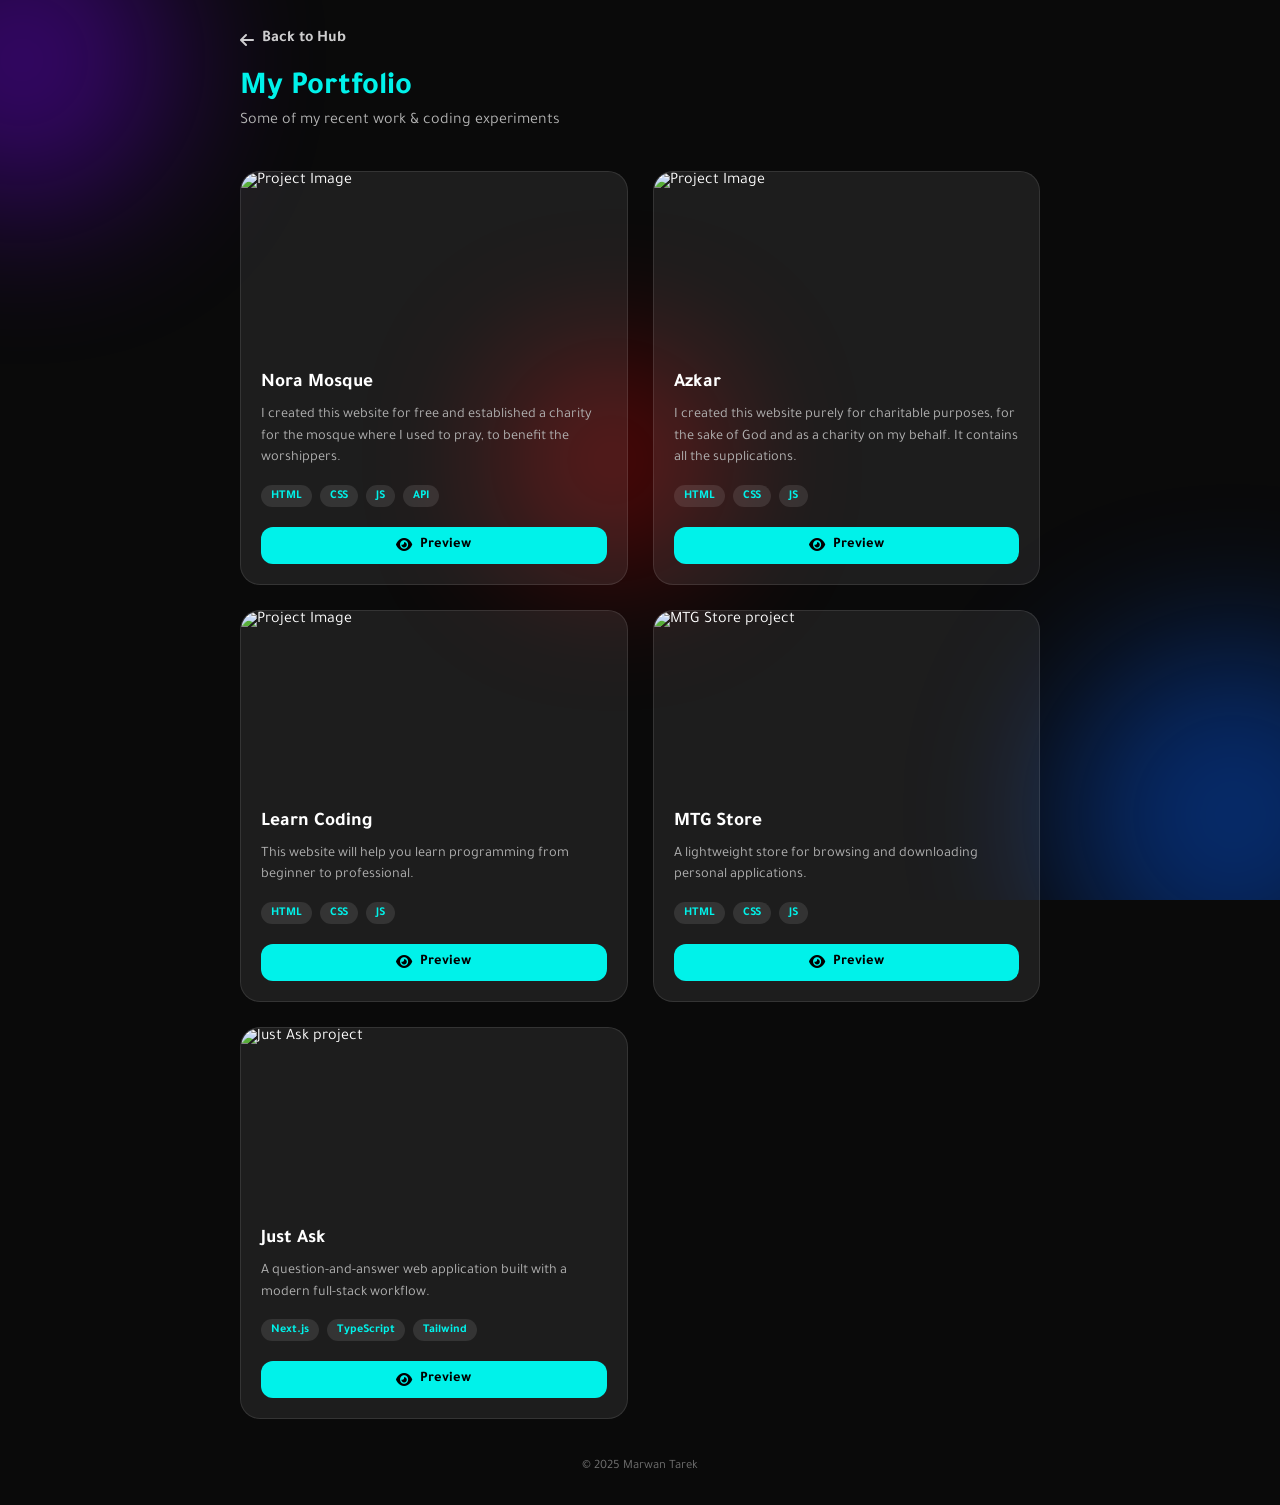
==== projects.html @ e99f1b91 "Refresh portfolio links and accessibility" ====
<!DOCTYPE html>
<html lang="en">
<head>
    <meta charset="UTF-8">
    <meta name="viewport" content="width=device-width, initial-scale=1.0">
    <meta name="description" content="Selected web projects by Marwan Tarek, including Learn Coding, MTG Store, Nora Mosque, Azkar, and Just Ask.">
    <title>My Projects | Marwan Tarek</title>
    <link rel="stylesheet" href="style.css">
    <link rel="stylesheet" href="https://cdnjs.cloudflare.com/ajax/libs/font-awesome/6.4.0/css/all.min.css">
    <link href="https://fonts.googleapis.com/css2?family=Tajawal:wght@400;500;700;800&display=swap" rel="stylesheet">
</head>
<body>

    <div class="background">
        <div class="blob blob-1"></div>
        <div class="blob blob-2"></div>
        <div class="blob blob-3"></div>
    </div>

    <div class="container projects-container">
        
        <header class="projects-header fade-in">
            <a href="index.html" class="back-btn"><i class="fa-solid fa-arrow-left"></i> Back to Hub</a>
            <h1>My Portfolio</h1>
            <p>Some of my recent work & coding experiments</p>
        </header>

        <div class="projects-grid">
            
            <div class="project-card fade-in-up delay-1">
                <div class="project-img">
                    <img src="pic/mosque.jpg" alt="Project Image">
                </div>
                <div class="project-content">
                    <h3>Nora Mosque</h3>
                    <p>I created this website for free and established a charity for the mosque where I used to pray, to benefit the worshippers.</p>
                    <div class="tech-stack">
                        <span>HTML</span>
                        <span>CSS</span>
                        <span>JS</span>
                        <span>API</span>
                    </div>
                    <div class="project-links">
                        <a href="https://itsengmarwan.github.io/Nora-Mosque/" target="_blank" rel="noopener noreferrer" class="btn-visit"><i class="fa-solid fa-eye"></i> Preview</a>
                    </div>
                </div>
            </div>

            <div class="project-card fade-in-up delay-2">
                <div class="project-img">
                    <img src="pic/azkar.jpg" alt="Project Image">
                </div>
                <div class="project-content">
                    <h3>Azkar</h3>
                    <p>I created this website purely for charitable purposes, for the sake of God and as a charity on my behalf. It contains all the supplications.</p>
                    <div class="tech-stack">
                        <span>HTML</span>
                        <span>CSS</span>
                        <SPAN>JS</SPAN>
                    </div>
                    <div class="project-links">
                        <a href="https://itsengmarwan.github.io/Azkar/" target="_blank" rel="noopener noreferrer" class="btn-visit"><i class="fa-solid fa-eye"></i> Preview</a>
                    </div>
                </div>
            </div>

            <div class="project-card fade-in-up delay-3">
                <div class="project-img">
                    <img src="pic/learn coding.png" alt="Project Image">
                </div>
                <div class="project-content">
                    <h3>Learn Coding</h3>
                    <p>This website will help you learn programming from beginner to professional.</p>
                    <div class="tech-stack">
                        <span>HTML</span>
                        <span>CSS</span>
                        <SPAN>JS</SPAN>
                    </div>
                    <div class="project-links">
                        <a href="https://itsengmarwan.github.io/Learn-Coding/" target="_blank" rel="noopener noreferrer" class="btn-visit"><i class="fa-solid fa-eye"></i> Preview</a>
                    </div>
                </div>
            </div>

            <div class="project-card fade-in-up delay-4">
                <div class="project-img"><img src="pic/NO LOGO.png" alt="MTG Store project"></div>
                <div class="project-content">
                    <h3>MTG Store</h3>
                    <p>A lightweight store for browsing and downloading personal applications.</p>
                    <div class="tech-stack"><span>HTML</span><span>CSS</span><span>JS</span></div>
                    <div class="project-links"><a href="https://itsengmarwan.github.io/MTG-STORE/" target="_blank" rel="noopener noreferrer" class="btn-visit"><i class="fa-solid fa-eye"></i> Preview</a></div>
                </div>
            </div>

            <div class="project-card fade-in-up delay-5">
                <div class="project-img"><img src="pic/NO LOGO.png" alt="Just Ask project"></div>
                <div class="project-content">
                    <h3>Just Ask</h3>
                    <p>A question-and-answer web application built with a modern full-stack workflow.</p>
                    <div class="tech-stack"><span>Next.js</span><span>TypeScript</span><span>Tailwind</span></div>
                    <div class="project-links"><a href="https://just-ask-swart.vercel.app/" target="_blank" rel="noopener noreferrer" class="btn-visit"><i class="fa-solid fa-eye"></i> Preview</a></div>
                </div>
            </div>

        </div>

        <footer>
            <p>&copy; 2025 Marwan Tarek</p>
        </footer>
    </div>

</body>
</html>
---- style.css ----
/* ================= المتغيرات والألوان ================= */
:root {
    --bg-dark: #0a0a0a;
    --text-primary: #ffffff;
    --text-secondary: #b3b3b3;
    --glass-bg: rgba(255, 255, 255, 0.08);
    --glass-border: rgba(255, 255, 255, 0.1);
    --primary-accent: #00f2ea;
    --card-radius: 18px;
}

* { margin: 0; padding: 0; box-sizing: border-box; -webkit-tap-highlight-color: transparent; }

:focus-visible { outline: 3px solid var(--primary-accent); outline-offset: 4px; }
button.card { width: 100%; font: inherit; text-align: left; }

body {
    font-family: 'Tajawal', sans-serif;
    background-color: var(--bg-dark);
    color: var(--text-primary);
    min-height: 100vh;
    display: flex;
    justify-content: center;
    overflow-x: hidden;
    padding: 30px 15px;
    direction: ltr; /* جعل الاتجاه من اليسار لليمين لأن النصوص إنجليزية */
}

/* ================= الخلفية المتحركة ================= */
.background {
    position: fixed; top: 0; left: 0; width: 100%; height: 100%; z-index: -1; overflow: hidden;
}
.blob {
    position: absolute; border-radius: 50%; filter: blur(80px); opacity: 0.4;
    animation: float 10s infinite alternate;
}
.blob-1 { top: -10%; left: -10%; width: 300px; height: 300px; background: #7b00ff; }
.blob-2 { bottom: -10%; right: -10%; width: 350px; height: 350px; background: #005eff; animation-delay: -5s; }
.blob-3 { top: 40%; left: 40%; width: 200px; height: 200px; background: #ff0000; animation-duration: 15s; }

@keyframes float {
    0% { transform: translate(0, 0); }
    100% { transform: translate(30px, 50px); }
}

/* ================= الحاوية والهيدر ================= */
.container { width: 100%; max-width: 450px; z-index: 1; }
.profile-header { text-align: center; margin-bottom: 30px; }

.img-box { position: relative; width: 130px; height: 130px; margin: 0 auto 15px; }
.profile-img {
    width: 100%; height: 100%; border-radius: 50%; object-fit: cover;
    border: 3px solid rgba(255,255,255,0.2); box-shadow: 0 10px 30px rgba(0,0,0,0.5);
}
.online-dot {
    position: absolute; bottom: 10px; right: 10px;
    width: 20px; height: 20px; background: #25D366;
    border: 3px solid var(--bg-dark); border-radius: 50%;
}
.name { font-size: 1.8rem; font-weight: 800; letter-spacing: 1px; margin-bottom: 5px; }
.bio { color: var(--text-secondary); font-size: 0.95rem; margin-bottom: 8px; }

/* ================= عناوين الأقسام ================= */
.section-title {
    display: flex; align-items: center; margin: 25px 0 15px;
    color: var(--text-secondary); font-size: 0.85rem; font-weight: bold; text-transform: uppercase; letter-spacing: 1px;
}
.section-title span { padding: 5px 10px; border-radius: 8px; z-index: 2; }
.section-title::after {
    content: ''; flex-grow: 1; height: 1px; background: var(--glass-border); margin-left: 10px;
}

/* ================= الكروت ================= */
.links-wrapper { display: flex; flex-direction: column; gap: 12px; }

.card {
    display: flex; align-items: center;
    background: var(--glass-bg);
    border: 1px solid var(--glass-border);
    border-radius: var(--card-radius);
    padding: 15px;
    text-decoration: none;
    color: var(--text-primary);
    backdrop-filter: blur(15px);
    transition: all 0.3s cubic-bezier(0.25, 0.8, 0.25, 1);
    position: relative; overflow: hidden;
    cursor: pointer;
}
.card:hover { transform: translateY(-3px); border-color: rgba(255,255,255,0.3); background: rgba(255,255,255,0.12); }
.card:active { transform: scale(0.98); }

.icon-box {
    width: 45px; height: 45px; border-radius: 12px;
    display: flex; align-items: center; justify-content: center;
    font-size: 1.4rem; margin-right: 15px; /* تم التعديل لتناسب LTR */
    background: rgba(255,255,255,0.05);
    transition: 0.3s;
}
.text-box { flex-grow: 1; }
.text-box h3 { font-size: 1rem; font-weight: 700; margin-bottom: 2px; }
.text-box p { font-size: 0.8rem; color: var(--text-secondary); }
.arrow, .copy-icon { font-size: 0.9rem; color: var(--text-secondary); opacity: 0.7; }

/* ================= ألوان البرامج ================= */
.instagram:hover .icon-box { background: linear-gradient(45deg, #f09433, #dc2743, #bc1888); color: #fff; }
.snapchat:hover .icon-box { background: #FFFC00; color: #000; }
.tiktok:hover .icon-box { background: #000; color: #fff; text-shadow: -1.5px -1.5px 0 #00f2ea , 1.5px 1.5px 0 #f20000; border: 1px solid #333; }
.whatsapp:hover .icon-box { background: #25D366; color: #fff; }
.linkedin:hover .icon-box { background: #0a66c2; color: #fff; }
.facebook:hover .icon-box { background: #1877f2; color: #fff; }
.github:hover .icon-box { background: #fff; color: #000; }
.contact-card:hover .icon-box.phone { background: #0179ff; color: #fff; }
.contact-card:hover .icon-box.email { background: #ffffff; color: #000000; }

/* كارت المشاريع */
.special-project { border: 1px solid var(--primary-accent); box-shadow: 0 0 15px rgba(0, 242, 234, 0.1); }
.special-project:hover .icon-box { background: var(--primary-accent); color: #000; }
.special-project h3 { color: var(--primary-accent); }

/* ================= الأنيميشن ================= */
.fade-in { opacity: 0; animation: fadeIn 0.8s forwards; }
.fade-in-up { opacity: 0; transform: translateY(20px); animation: fadeInUp 0.6s forwards; }

.delay-1 { animation-delay: 0.1s; } .delay-2 { animation-delay: 0.2s; } .delay-3 { animation-delay: 0.3s; }
.delay-4 { animation-delay: 0.4s; } .delay-5 { animation-delay: 0.5s; } .delay-6 { animation-delay: 0.6s; }
.delay-7 { animation-delay: 0.7s; } .delay-8 { animation-delay: 0.8s; } .delay-9 { animation-delay: 0.9s; }
.delay-10 { animation-delay: 1.0s; }

@keyframes fadeIn { to { opacity: 1; } }
@keyframes fadeInUp { to { opacity: 1; transform: translateY(0); } }

/* ================= التوست ================= */
#toast {
    visibility: hidden; min-width: 250px; background-color: rgba(30, 30, 30, 0.9); color: #fff;
    text-align: center; border-radius: 50px; padding: 12px 20px; position: fixed;
    z-index: 100; left: 50%; bottom: 40px; transform: translateX(-50%); font-size: 0.95rem;
    box-shadow: 0 5px 20px rgba(0,0,0,0.4); border: 1px solid var(--primary-accent);
    backdrop-filter: blur(5px); display: flex; align-items: center; justify-content: center; gap: 10px;
}
#toast.show { visibility: visible; animation: fadein 0.4s, fadeout 0.4s 2.5s; }

@keyframes fadein { from {bottom: 0; opacity: 0;} to {bottom: 40px; opacity: 1;} }
@keyframes fadeout { from {bottom: 40px; opacity: 1;} to {bottom: 0; opacity: 0;} }

footer { margin-top: 40px; text-align: center; font-size: 0.8rem; color: var(--text-secondary); opacity: 0.6; }
.highlight { color: var(--primary-accent); }
/* ================= تنسيقات صفحة المشاريع ================= */

/* توسيع الحاوية في صفحة المشاريع */
.projects-container {
    max-width: 800px; /* عرض أكبر ليستوعب الكروت */
}

/* الهيدر وزر الرجوع */
.projects-header {
    text-align: left; /* محاذاة لليسار */
    margin-bottom: 40px;
}
.projects-header h1 {
    font-size: 2rem; margin-bottom: 5px; color: var(--primary-accent);
}
.projects-header p {
    color: var(--text-secondary);
}
.back-btn {
    display: inline-flex; align-items: center; gap: 8px;
    color: var(--text-primary); text-decoration: none;
    margin-bottom: 20px; font-weight: bold; opacity: 0.8; transition: 0.3s;
}
.back-btn:hover { color: var(--primary-accent); transform: translateX(-5px); }

/* الشبكة (Grid System) */
.projects-grid {
    display: grid;
    grid-template-columns: repeat(auto-fit, minmax(300px, 1fr)); /* تجاوب تلقائي */
    gap: 25px;
}

/* كارت المشروع */
.project-card {
    background: var(--glass-bg);
    border: 1px solid var(--glass-border);
    border-radius: 20px;
    overflow: hidden; /* لمنع خروج الصورة */
    transition: 0.3s;
    display: flex; flex-direction: column;
}

.project-card:hover {
    transform: translateY(-5px);
    border-color: rgba(255,255,255,0.3);
    box-shadow: 0 10px 30px rgba(0,0,0,0.3);
}

/* صورة المشروع */
.project-img {
    width: 100%; height: 180px; overflow: hidden;
}
.project-img img {
    width: 100%; height: 100%; object-fit: cover;
    transition: 0.5s;
}
.project-card:hover .project-img img {
    transform: scale(1.05); /* زووم بسيط عند الهوفر */
}

/* محتوى المشروع */
.project-content {
    padding: 20px;
    display: flex; flex-direction: column; flex-grow: 1;
}
.project-content h3 {
    font-size: 1.2rem; margin-bottom: 10px; color: var(--text-primary);
}
.project-content p {
    font-size: 0.9rem; color: var(--text-secondary); line-height: 1.5; margin-bottom: 15px; flex-grow: 1;
}

/* التاجز (Tech Stack) */
.tech-stack {
    display: flex; gap: 8px; flex-wrap: wrap; margin-bottom: 20px;
}
.tech-stack span {
    background: rgba(255,255,255,0.1);
    color: var(--primary-accent);
    padding: 4px 10px; border-radius: 50px;
    font-size: 0.75rem; font-weight: bold;
}

/* أزرار المشروع */
.project-links {
    display: flex; gap: 10px;
}
.btn-visit, .btn-code {
    flex: 1; text-align: center;
    padding: 10px; border-radius: 12px;
    text-decoration: none; font-size: 0.9rem; font-weight: bold;
    transition: 0.3s; display: flex; align-items: center; justify-content: center; gap: 8px;
}

.btn-visit {
    background: var(--primary-accent); color: #000;
}
.btn-visit:hover { opacity: 0.9; }

.btn-code {
    border: 1px solid var(--text-secondary); color: var(--text-primary);
}
.btn-code:hover { background: #fff; color: #000; border-color: #fff; }

@media (prefers-reduced-motion: reduce) {
    html { scroll-behavior: auto; }
    *, *::before, *::after { animation-duration: 0.01ms !important; animation-iteration-count: 1 !important; transition-duration: 0.01ms !important; }
}
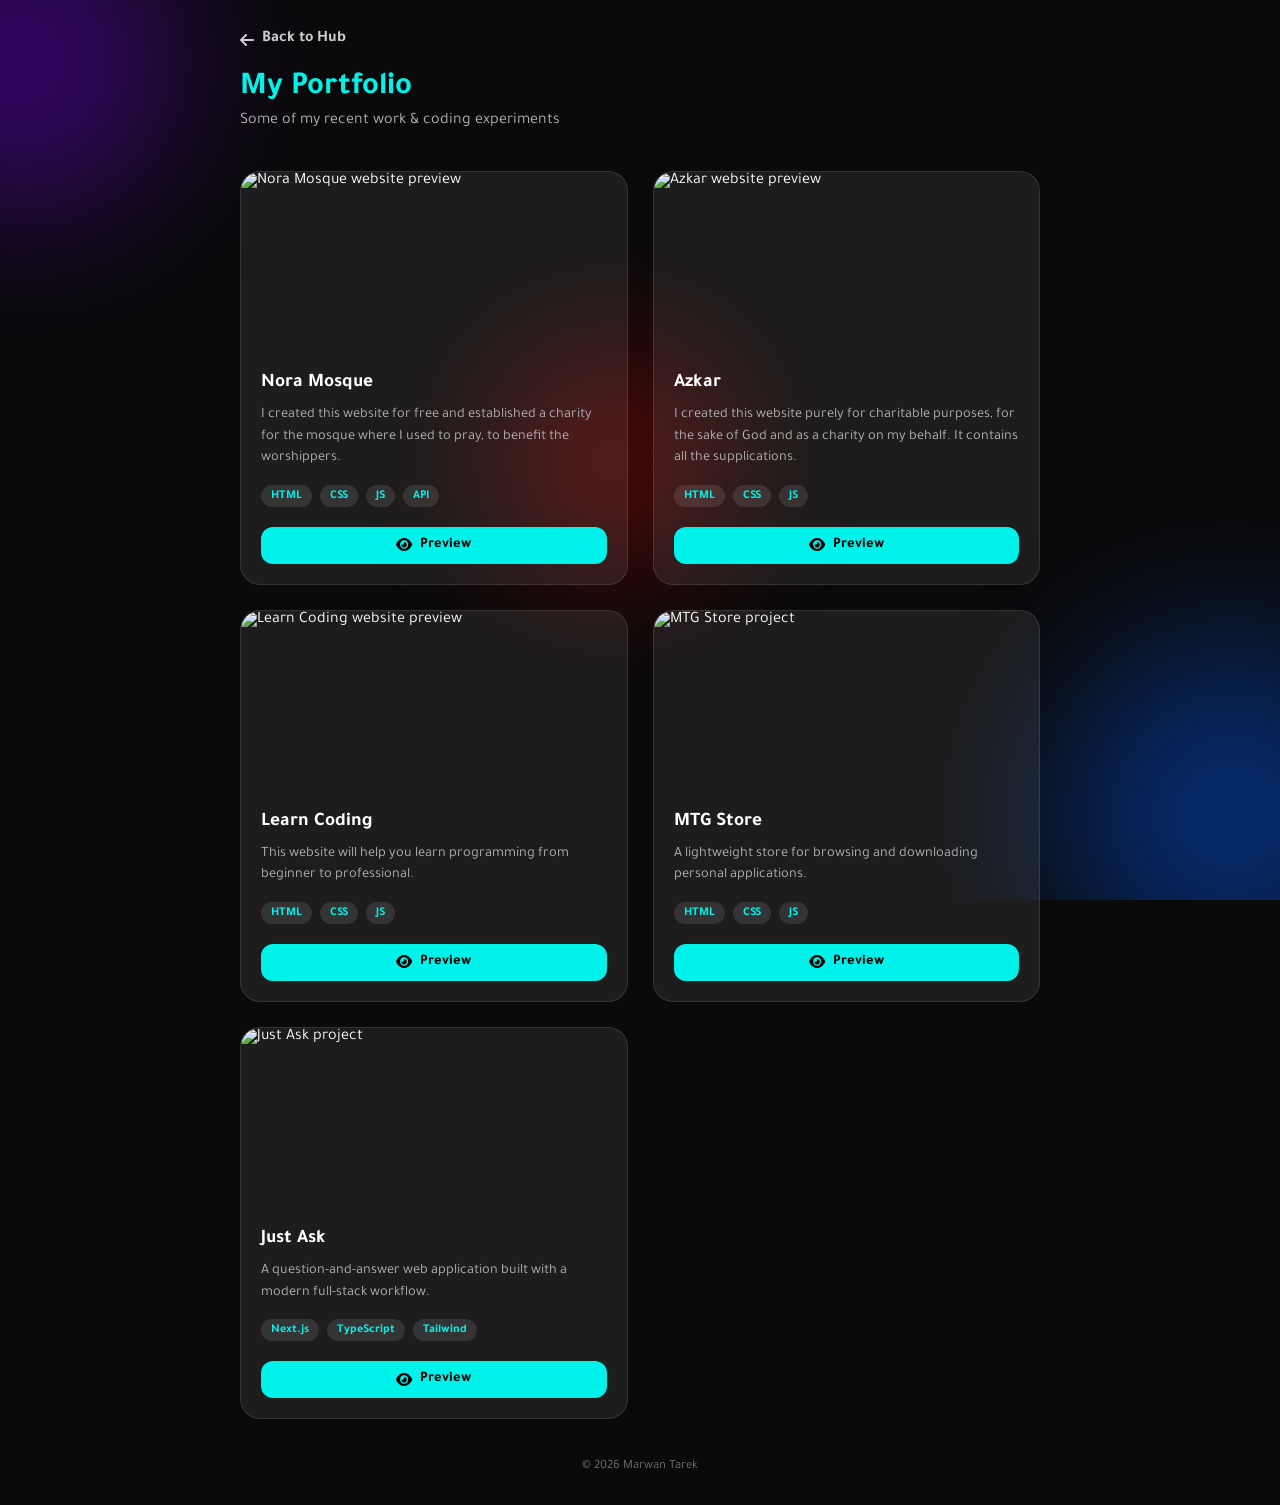
==== commit c3686654: "^_^" ====
--- a/projects.html
+++ b/projects.html
@@ -29,7 +29,7 @@
             
             <div class="project-card fade-in-up delay-1">
                 <div class="project-img">
-                    <img src="pic/mosque.jpg" alt="Project Image">
+                    <img src="pic/mosque.jpg" alt="Nora Mosque website preview">
                 </div>
                 <div class="project-content">
                     <h3>Nora Mosque</h3>
@@ -48,7 +48,7 @@
 
             <div class="project-card fade-in-up delay-2">
                 <div class="project-img">
-                    <img src="pic/azkar.jpg" alt="Project Image">
+                    <img src="pic/azkar.jpg" alt="Azkar website preview">
                 </div>
                 <div class="project-content">
                     <h3>Azkar</h3>
@@ -66,7 +66,7 @@
 
             <div class="project-card fade-in-up delay-3">
                 <div class="project-img">
-                    <img src="pic/learn coding.png" alt="Project Image">
+                    <img src="pic/learn coding.png" alt="Learn Coding website preview">
                 </div>
                 <div class="project-content">
                     <h3>Learn Coding</h3>
@@ -74,7 +74,7 @@
                     <div class="tech-stack">
                         <span>HTML</span>
                         <span>CSS</span>
-                        <SPAN>JS</SPAN>
+                        <span>JS</span>
                     </div>
                     <div class="project-links">
                         <a href="https://itsengmarwan.github.io/Learn-Coding/" target="_blank" rel="noopener noreferrer" class="btn-visit"><i class="fa-solid fa-eye"></i> Preview</a>
@@ -87,7 +87,7 @@
                 <div class="project-content">
                     <h3>MTG Store</h3>
                     <p>A lightweight store for browsing and downloading personal applications.</p>
-                    <div class="tech-stack"><span>HTML</span><span>CSS</span><span>JS</span></div>
+                    <div class="tech-stack"><span>HTML</span><span>CSS</span>                    <span>JS</span></div>
                     <div class="project-links"><a href="https://itsengmarwan.github.io/MTG-STORE/" target="_blank" rel="noopener noreferrer" class="btn-visit"><i class="fa-solid fa-eye"></i> Preview</a></div>
                 </div>
             </div>
@@ -105,9 +105,10 @@
         </div>
 
         <footer>
-            <p>&copy; 2025 Marwan Tarek</p>
+            <p>&copy; <span data-current-year>2026</span> Marwan Tarek</p>
         </footer>
     </div>
 
+    <script src="script.js"></script>
 </body>
 </html>
--- a/style.css
+++ b/style.css
@@ -12,8 +12,6 @@
 * { margin: 0; padding: 0; box-sizing: border-box; -webkit-tap-highlight-color: transparent; }
 
 :focus-visible { outline: 3px solid var(--primary-accent); outline-offset: 4px; }
-button.card { width: 100%; font: inherit; text-align: left; }
-
 body {
     font-family: 'Tajawal', sans-serif;
     background-color: var(--bg-dark);
@@ -96,10 +94,22 @@
     background: rgba(255,255,255,0.05);
     transition: 0.3s;
 }
+.contact-link {
+    display: flex; align-items: center; flex: 1; min-width: 0;
+    color: inherit; text-decoration: none;
+}
 .text-box { flex-grow: 1; }
 .text-box h3 { font-size: 1rem; font-weight: 700; margin-bottom: 2px; }
 .text-box p { font-size: 0.8rem; color: var(--text-secondary); }
 .arrow, .copy-icon { font-size: 0.9rem; color: var(--text-secondary); opacity: 0.7; }
+.copy-button {
+    flex: 0 0 auto; border: 0; border-radius: 8px; padding: 10px;
+    background: transparent; color: var(--text-secondary); font-size: 1rem;
+    cursor: pointer; transition: color 0.2s, background 0.2s;
+}
+.copy-button:hover { color: var(--primary-accent); background: rgba(255,255,255,0.08); }
+.contact-card .icon-box { flex: 0 0 45px; }
+.contact-card .text-box { overflow-wrap: anywhere; }
 
 /* ================= ألوان البرامج ================= */
 .instagram:hover .icon-box { background: linear-gradient(45deg, #f09433, #dc2743, #bc1888); color: #fff; }
@@ -172,7 +182,7 @@
 /* الشبكة (Grid System) */
 .projects-grid {
     display: grid;
-    grid-template-columns: repeat(auto-fit, minmax(300px, 1fr)); /* تجاوب تلقائي */
+    grid-template-columns: repeat(auto-fit, minmax(min(100%, 300px), 1fr)); /* تجاوب تلقائي */
     gap: 25px;
 }
 
